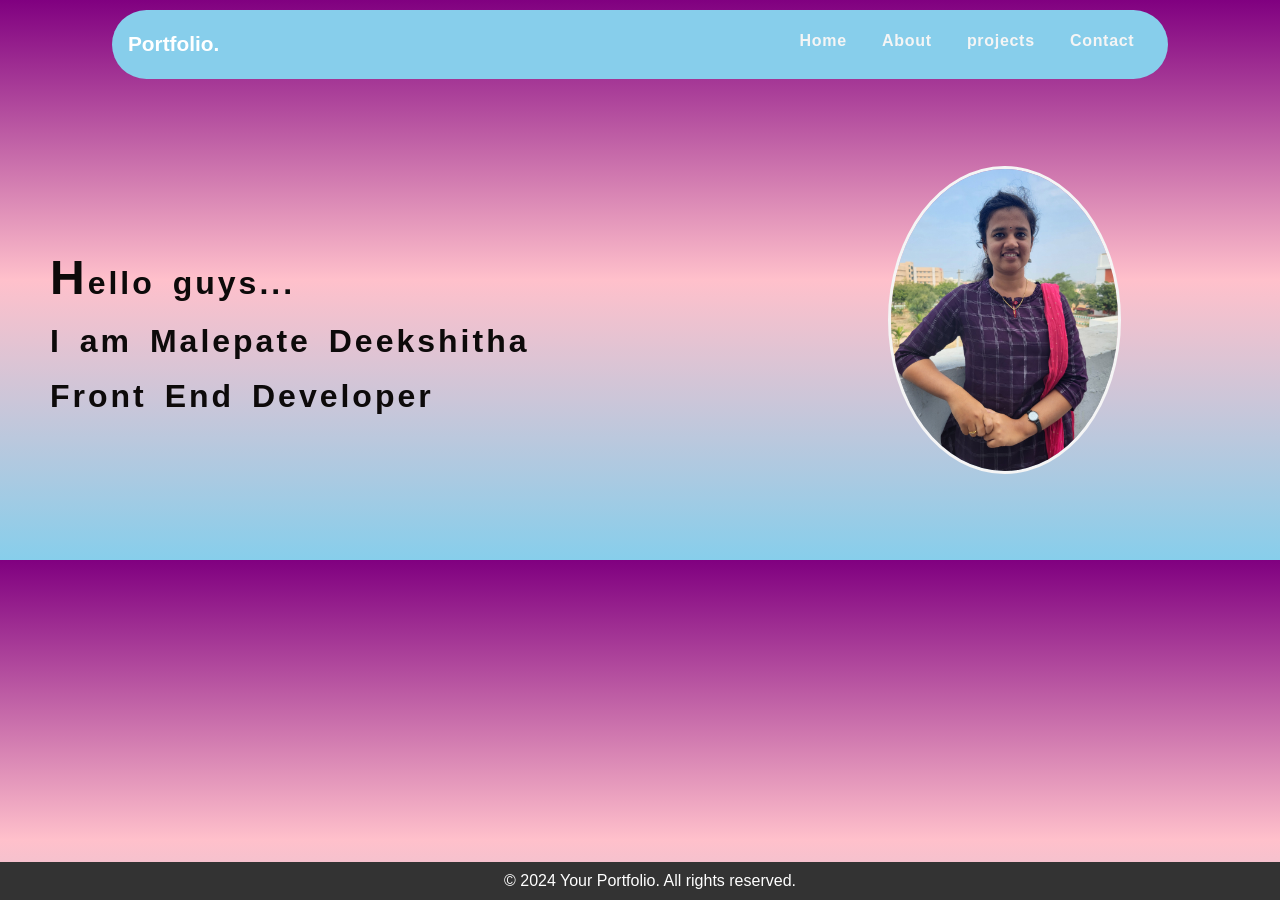
==== index.html @ 96715859 "Add files via upload" ====
<!DOCTYPE html>
<html lang="en">
<head>
    <meta charset="UTF-8">
    <meta http-equiv="X-UA-Compatible" content="IE=edge">
    <meta name="viewport" content="width=device-width, initial-scale=1.0">
    <link rel="stylesheet" href="https://cdn.jsdelivr.net/npm/bootstrap-icons@1.10.5/font/bootstrap-icons.css">
    <title>Nav</title>
    <link rel="stylesheet" href="index.css">
</head>

<body>
   
        <nav>
            <div class="logo">
                <a href="home"> Portfolio.</a>
            </div>
            <input type="checkbox" id="click">
            <label for="click" class="mainicon">
                <div class="menu">
                    <i class="bi bi-list"></i>
                </div>
            </label>
            <ul>
                <li><a href="index.html" class="active" style="color: whitesmoke;">Home</a></li>
                <li><a href="about.html" >About</a></li>
                <li><a href="projects.html">projects</a></li>
                <li><a href="contact.html" >Contact</a></li>
            </ul>
        </nav>
  
    <div class="home" >
        <div class="img">
        <img src="my_pic.jpg" alt="pic" style="border-radius: 50%;
            border: 3px solid whitesmoke;"></div>
        <div class="text">
            <h1><span style="font-size:xxx-large;">H</span>ello guys...</h1><br>
            <h1>I am Malepate Deekshitha</h1><br>
            <h1>Front End Developer</h1>  
        </div>
    </div>
        
       
    <footer>
        <p>&copy; 2024 Your Portfolio. All rights reserved.</p>
    </footer>
</body>

</html>
---- index.css ----
* {
        margin: 0;
        padding: 0;
        font-family: 'Outfit', sans-serif;
    }
    
    body {
        background:linear-gradient(
            purple,
            pink,
            skyblue
        );
        height: 550px;
        background-position: center;
    }

    nav {
        background-color:skyblue;
        display: flex;
        justify-content: space-between;
        max-width: 80%;
        margin: auto;
        padding: 1.4rem 1rem;
        backdrop-filter: blur(10px);
        border-radius: 3rem;
        margin-top: 1rem;
        margin-top: 10px;
    }

    .logo {
        font-size: 1.3rem;
        font-weight: 600;
    }

    .logo a {
        color: #fff;
        text-decoration: none;
    }

    ul {
        list-style-type: none;
        margin: 0;
        padding: 0;
        padding: 0;
        background-color: transparent;
        overflow: hidden;
        margin-bottom: 0;
    }

    li {
        padding: 0rem 1.1rem;
        float: left;
    }

    li a {
        color: whitesmoke;
        text-decoration: none;
        font-size: 1rem;
        font-weight: 600;
        letter-spacing: .7px;
    }

    ul li a {
        position: relative;
        cursor: pointer;
    }

    ul li a::before {
        content: "";
        position: absolute;
        bottom: -6px;
        width: 100%;
        height: 3px;
        background-color: #fff;
    }

    /* Center Animation */
    ul li a::before {
        transform: scale(0, 1);
        transition: transform .3s ease;
    }

    ul li a:hover::before {
        transform: scale(1, 1);
    }
    li a.active,
    li a:hover {
        color: rgb(219, 10, 219);
        transition: all .3s ease-in-out;
    }

    #click {
        display: none;
    }

    .menu {
        display: none;
    }
    footer {
        background-color: #333;
        color: white;
        text-align: center;
        padding: 10px;
        width: 100%;
        bottom: 0;
        position: fixed;
    }
    .text{
        color: #0d0a0a;
        position: absolute;
        top:200px;
        margin: 50px;
        letter-spacing: 3px;
        word-spacing: 6px;
    }
    
    /* .heading1{
        text-align: center;
        color:whitesmoke;
        border: 2px dashed rgb(248, 6, 240);
        border-radius: 5px;
        padding: 3px 5px;
        width: 500px;
        margin: auto;
    } */
    .img{
        position: absolute;
        top: 100px;
        right: 133px;
        padding: 26px;
        margin:auto;
        margin-top: 40px;
    }
    img{
        max-width: 20cm;
        max-height: 8cm;
    }
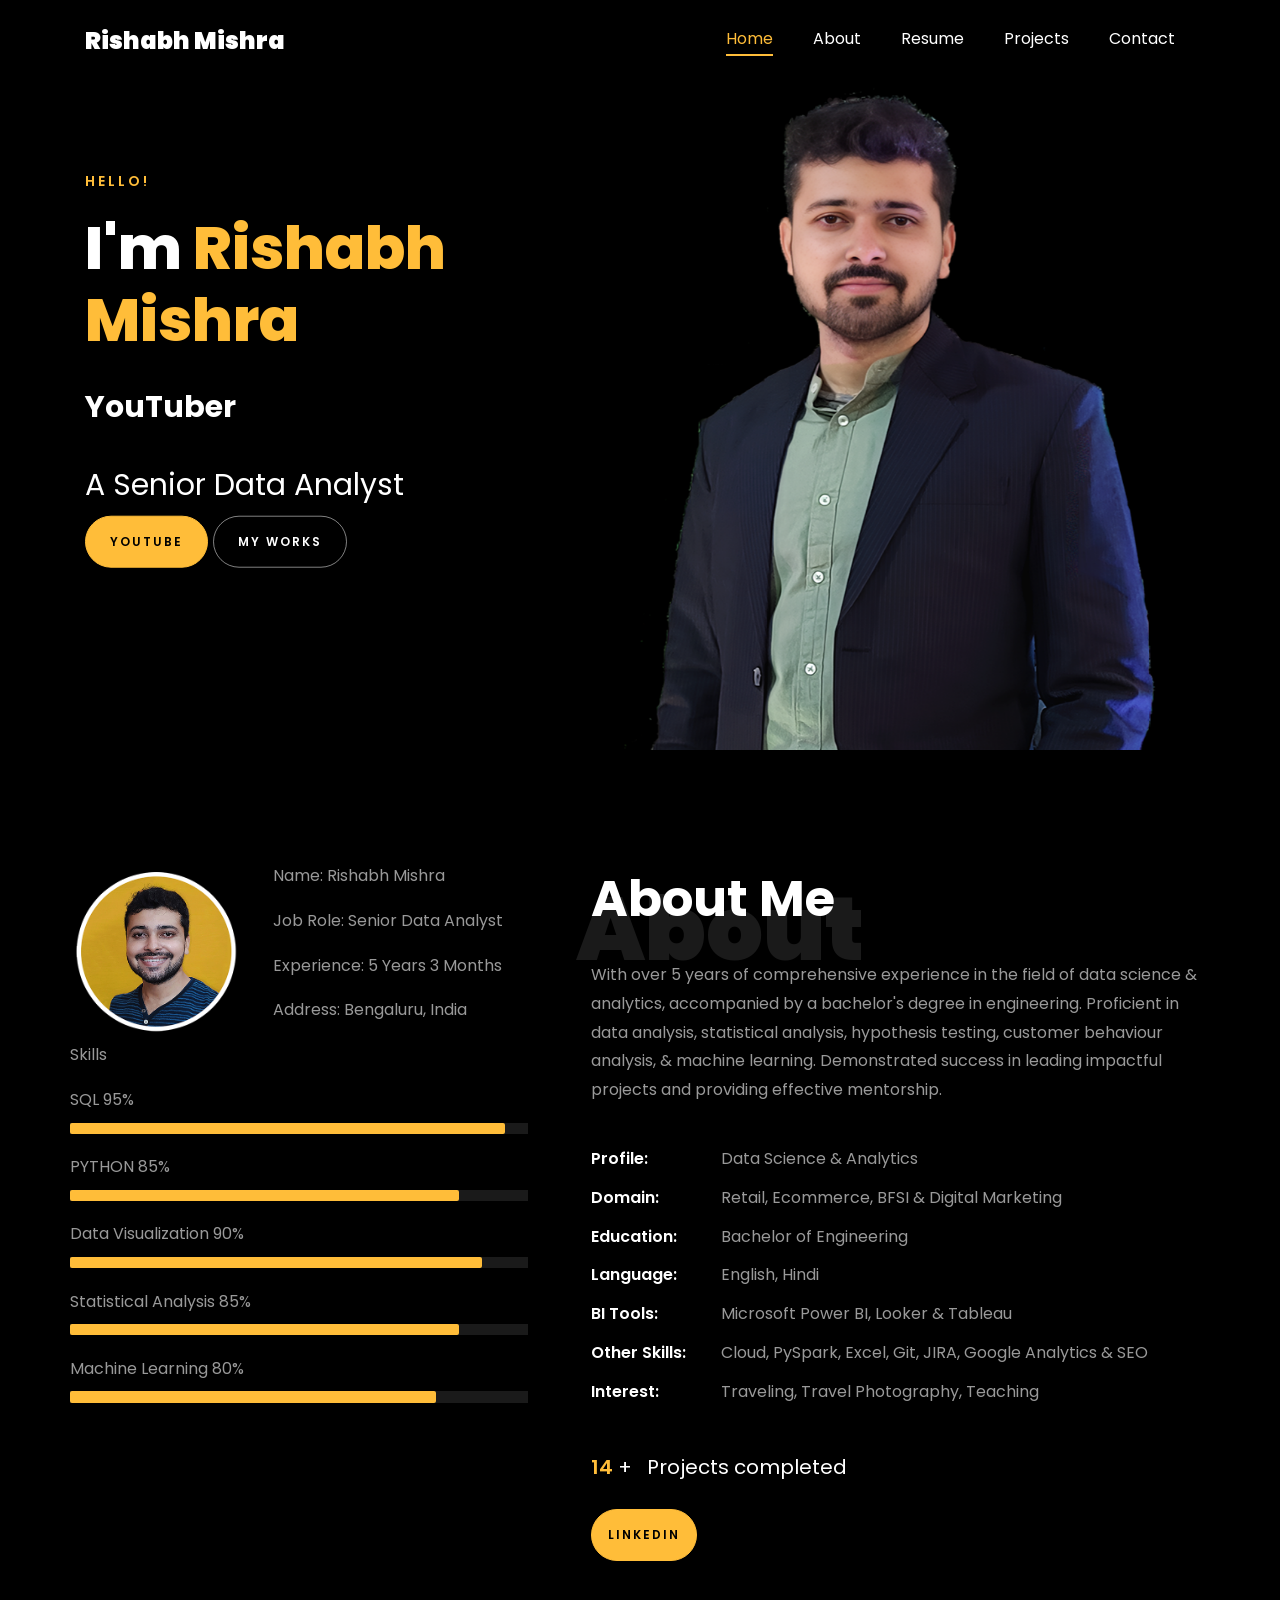
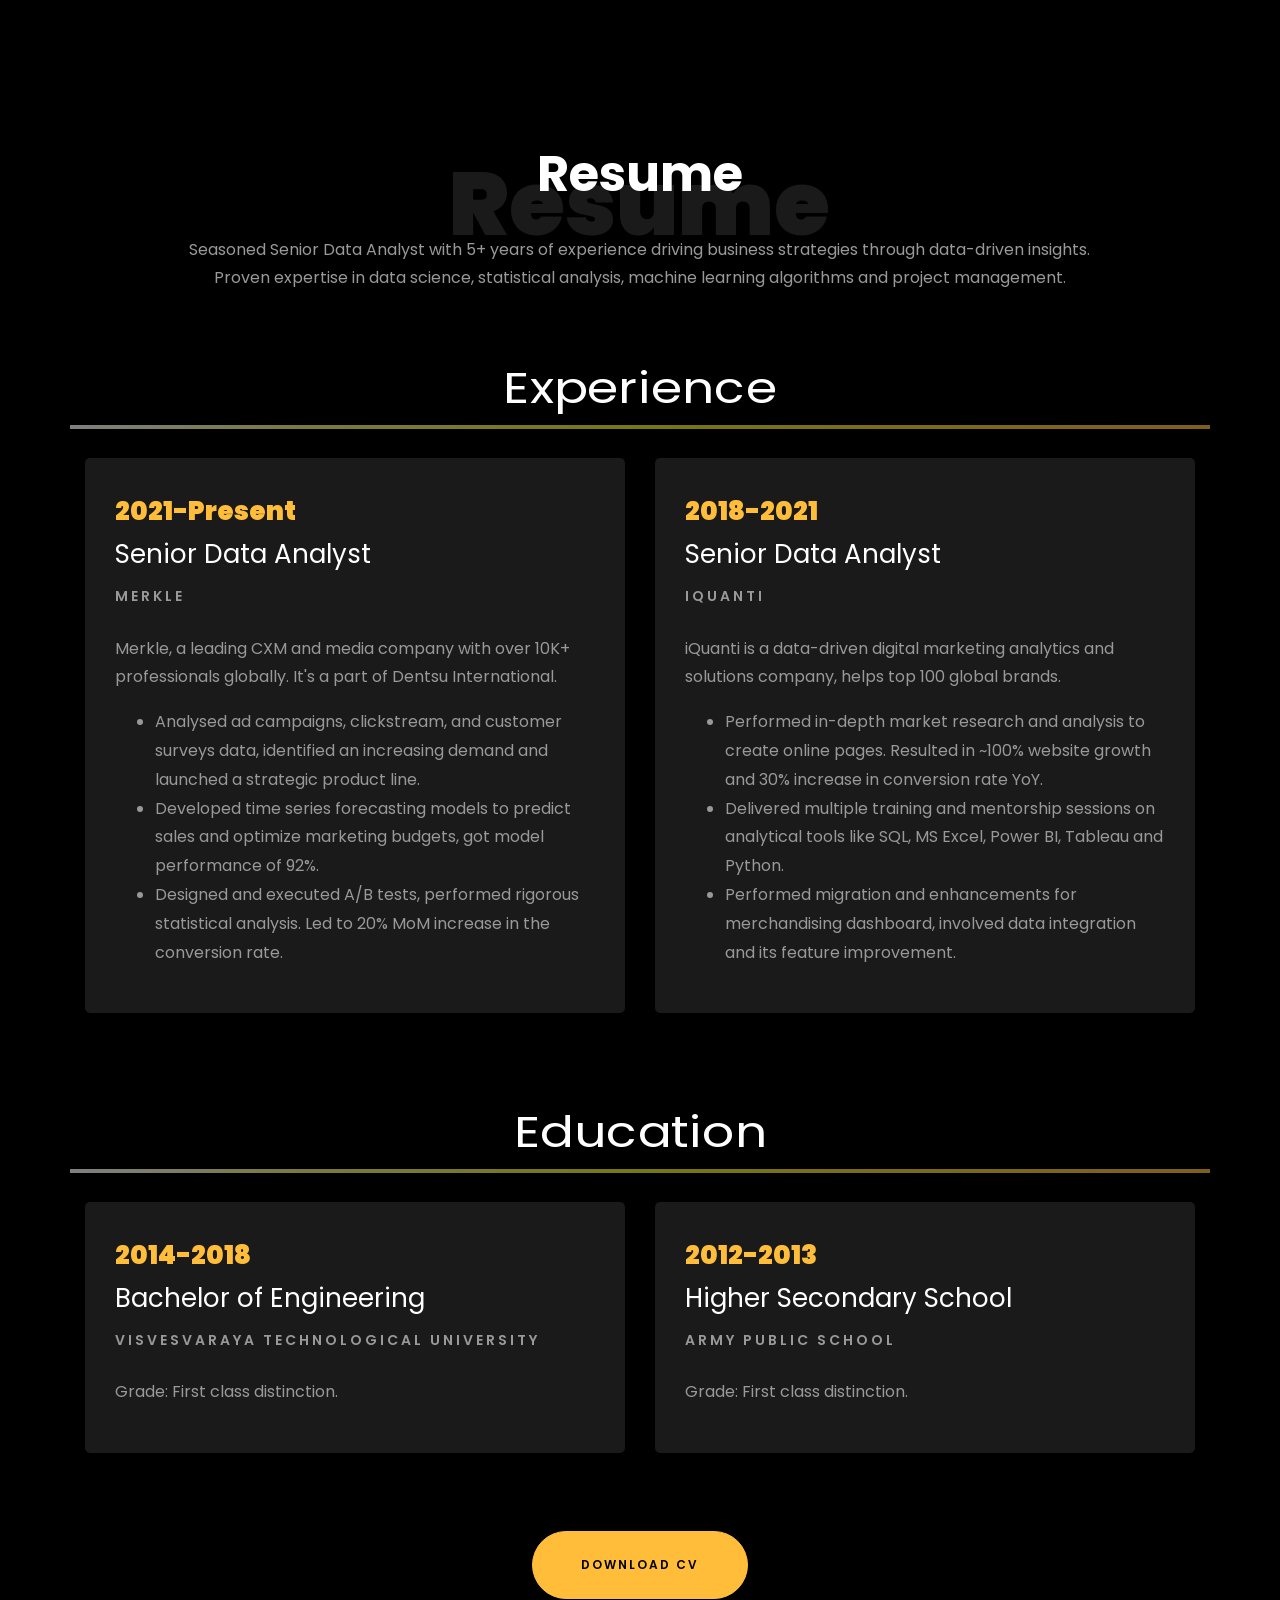
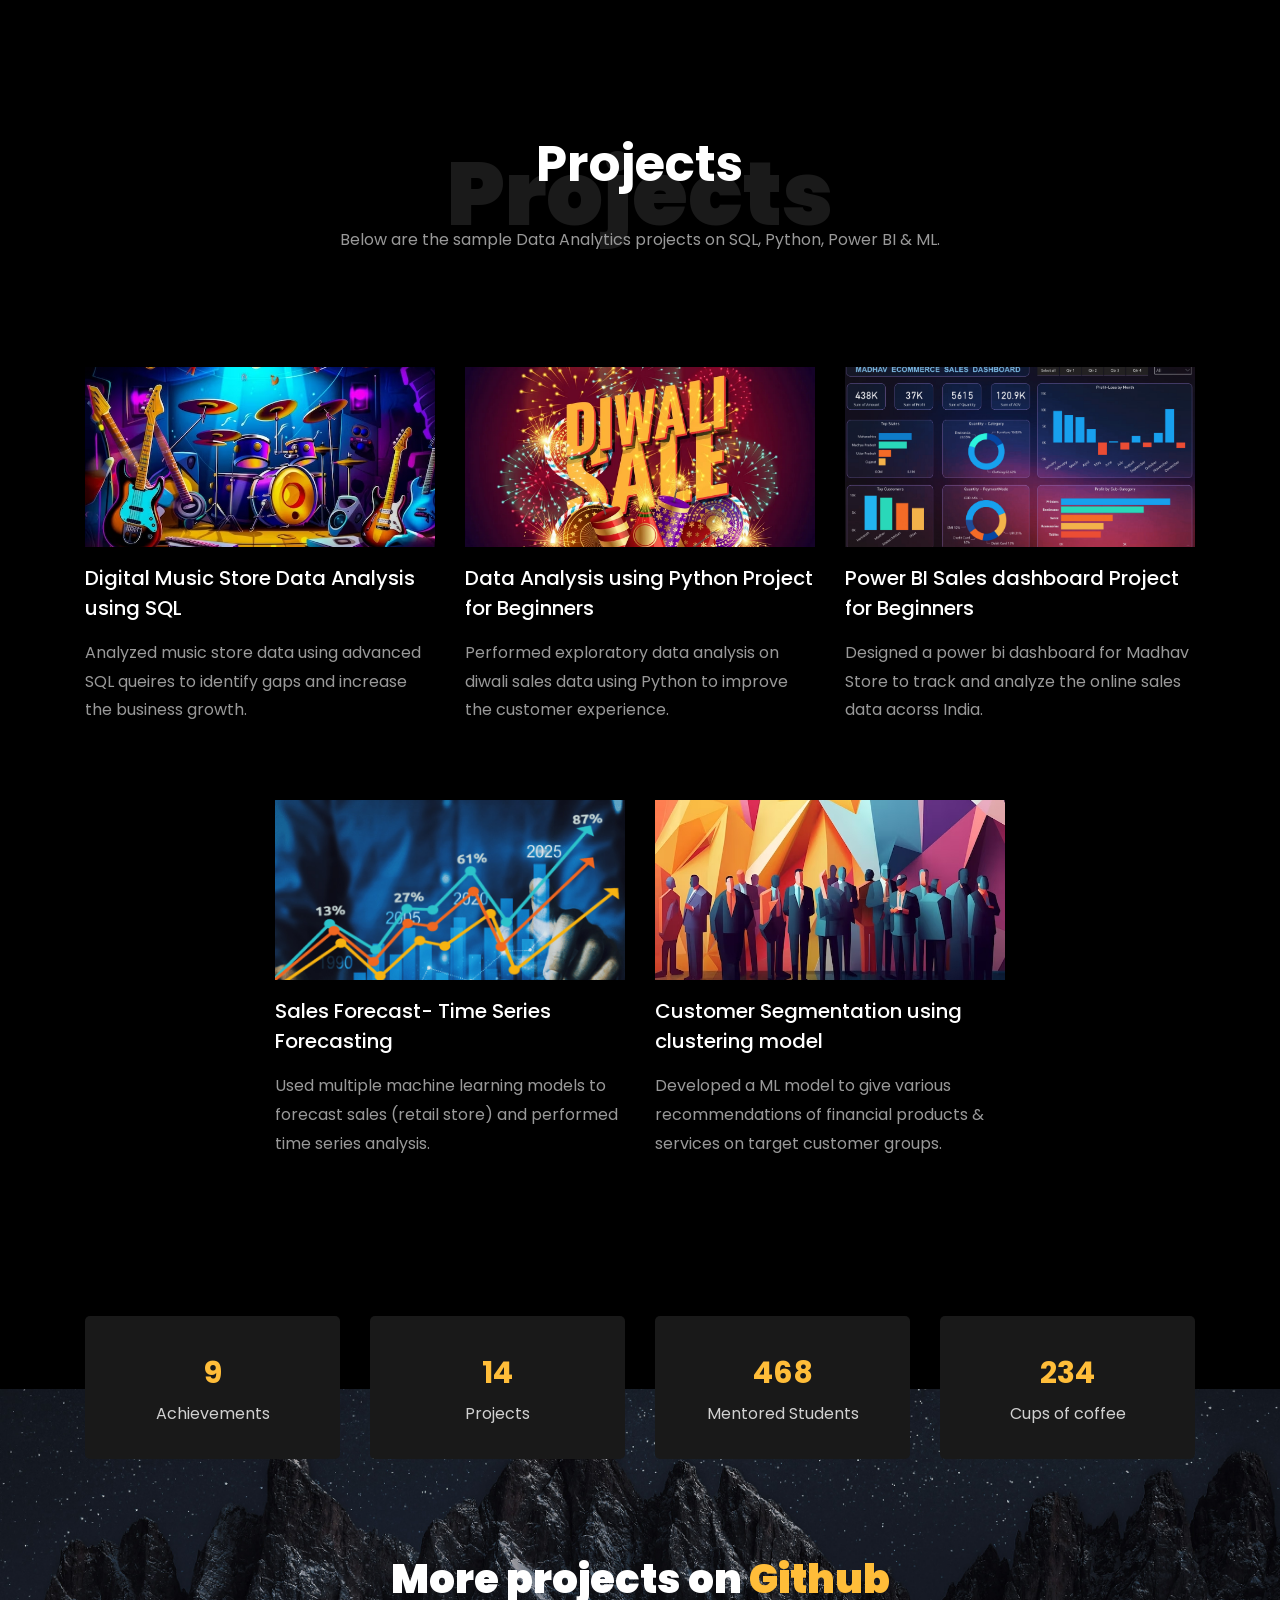
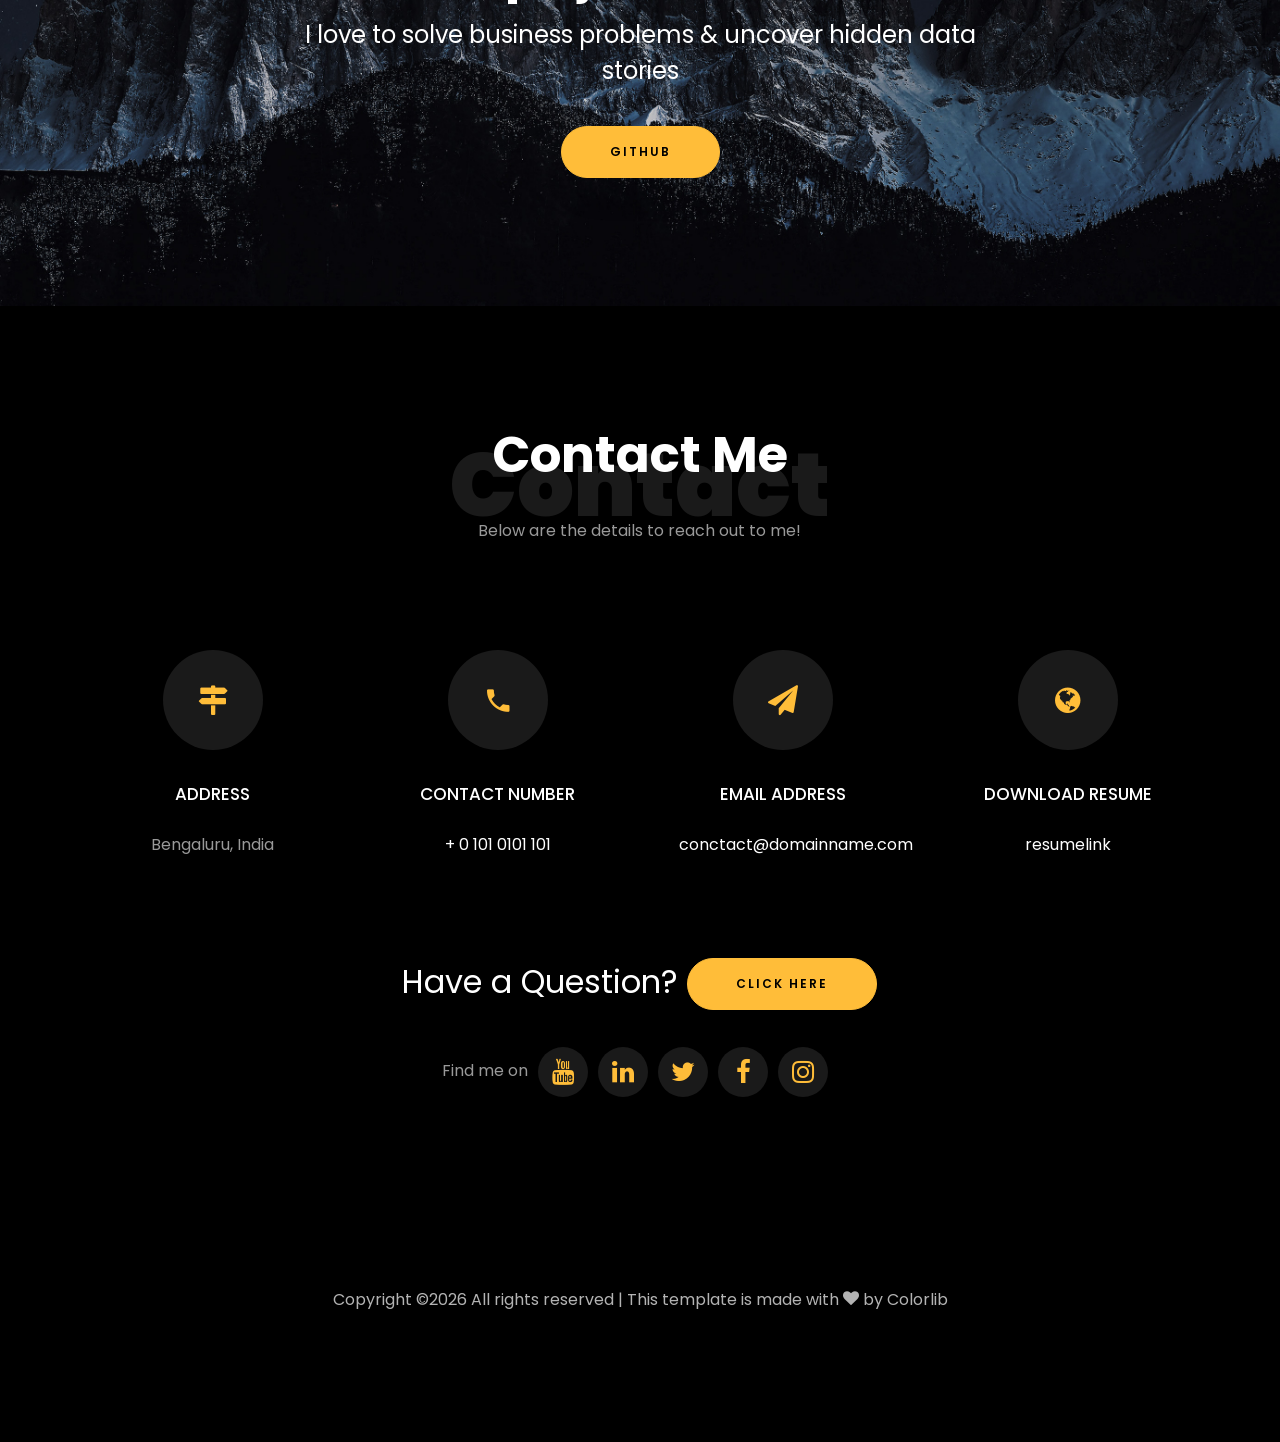
==== commit df36e04c: "Add files via upload" ====
--- a/index.html
+++ b/index.html
@@ -1,49 +1,632 @@
-<!DOCTYPE html>
-<html lang="en">
-<head>
-    <meta charset="UTF-8">
-    <meta http-equiv="X-UA-Compatible" content="IE=edge">
-    <meta name="viewport" content="width=device-width, initial-scale=1.0">
-    <link rel="stylesheet" href="https://cdn.jsdelivr.net/npm/bootstrap-icons@1.10.5/font/bootstrap-icons.css">
-    <title>Nav</title>
-    <link rel="stylesheet" href="index.css">
-</head>
-
-<body>
-   
-        <nav>
-            <div class="logo">
-                <a href="home"> Portfolio.</a>
-            </div>
-            <input type="checkbox" id="click">
-            <label for="click" class="mainicon">
-                <div class="menu">
-                    <i class="bi bi-list"></i>
-                </div>
-            </label>
-            <ul>
-                <li><a href="index.html" class="active" style="color: whitesmoke;">Home</a></li>
-                <li><a href="about.html" >About</a></li>
-                <li><a href="projects.html">projects</a></li>
-                <li><a href="contact.html" >Contact</a></li>
-            </ul>
-        </nav>
-  
-    <div class="home" >
-        <div class="img">
-        <img src="my_pic.jpg" alt="pic" style="border-radius: 50%;
-            border: 3px solid whitesmoke;"></div>
-        <div class="text">
-            <h1><span style="font-size:xxx-large;">H</span>ello guys...</h1><br>
-            <h1>I am Malepate Deekshitha</h1><br>
-            <h1>Front End Developer</h1>  
-        </div>
-    </div>
-        
-       
-    <footer>
-        <p>&copy; 2024 Your Portfolio. All rights reserved.</p>
-    </footer>
-</body>
-
+<!DOCTYPE html>
+<html lang="en">
+  <head>
+    <title>Rishabh Mishra Portfolio</title>
+    <meta charset="utf-8">
+    <meta name="viewport" content="width=device-width, initial-scale=1, shrink-to-fit=no">
+    
+    <link href="https://fonts.googleapis.com/css?family=Poppins:100,200,300,400,500,600,700,800,900" rel="stylesheet">
+
+    <link rel="stylesheet" href="css/open-iconic-bootstrap.min.css">
+    <link rel="stylesheet" href="css/animate.css">
+    
+    <link rel="stylesheet" href="css/owl.carousel.min.css">
+    <link rel="stylesheet" href="css/owl.theme.default.min.css">
+    <link rel="stylesheet" href="css/magnific-popup.css">
+
+    <link rel="stylesheet" href="css/aos.css">
+
+    <link rel="stylesheet" href="css/ionicons.min.css">
+    
+    <link rel="stylesheet" href="css/flaticon.css">
+    <link rel="stylesheet" href="css/icomoon.css">
+    <link rel="stylesheet" href="css/style.css">
+
+
+
+<style>
+
+/*======================================
+//--//-->   ABOUT
+======================================*/
+
+.about-mf .box-shadow-full {
+  padding-top: 4rem;
+  padding-bottom: 4rem;
+}
+
+.about-mf .about-img {
+  margin-bottom: 2rem;
+}
+
+.about-mf .about-img img {
+  margin-left: 10px;
+}
+
+
+.skill-mf .progress {
+  /* background-color: #cde1f8; */
+  margin: .5rem 0 1.2rem 0;
+  border-radius: 0;
+  height: .7rem;
+}
+
+.skill-mf .progress .progress-bar {
+  height: .7rem;
+  background-color: #ffbd39;
+}
+
+
+/* Animation styles */
+#typing-animation {
+  position: relative;
+  font-size: 30px;
+  font-weight: bold;
+  color: rgb(255, 255, 255);
+  overflow: hidden;
+  white-space: nowrap;
+  animation: typing 3s steps(20, end) infinite;
+}
+
+#typing-animation:before {
+  content: "";
+  /* position: absolute; */
+  top: 0;
+  left: 0;
+  width: 0;
+  height: 100%;
+  background-color: #ccc;
+  animation: typing-cursor 0.5s ease-in-out infinite;
+}
+
+@keyframes typing {
+  from {
+    width: 0;
+  }
+  to {
+    width: 100%;
+  }
+}
+
+@keyframes typing-cursor {
+  from {
+    width: 5px;
+  }
+  to {
+    width: 0;
+  }
+}
+
+
+/* project image zoom effect */
+
+.zoom-effect {
+  overflow: hidden;
+  transition: transform 0.3s ease-out;
+}
+
+.zoom-effect:hover {
+  transform: scale(1.1);
+}
+
+
+</style>
+
+
+  </head>
+  <body data-spy="scroll" data-target=".site-navbar-target" data-offset="300">
+	  
+	  
+    <nav class="navbar navbar-expand-lg navbar-dark ftco_navbar ftco-navbar-light site-navbar-target" id="ftco-navbar">
+	    <div class="container">
+	      <a class="navbar-brand" href="index.html">Rishabh Mishra</a>
+	      <button class="navbar-toggler js-fh5co-nav-toggle fh5co-nav-toggle" type="button" data-toggle="collapse" data-target="#ftco-nav" aria-controls="ftco-nav" aria-expanded="false" aria-label="Toggle navigation">
+	        <span class="oi oi-menu"></span> Menu
+	      </button>
+
+	      <div class="collapse navbar-collapse" id="ftco-nav">
+	        <ul class="navbar-nav nav ml-auto">
+	          <li class="nav-item"><a href="#home-section" class="nav-link"><span>Home</span></a></li>
+	          <li class="nav-item"><a href="#about-section" class="nav-link"><span>About</span></a></li>
+	          <li class="nav-item"><a href="#resume-section" class="nav-link"><span>Resume</span></a></li>
+	          <li class="nav-item"><a href="#project-section" class="nav-link"><span>Projects</span></a></li>
+	          <li class="nav-item"><a href="#contact-section" class="nav-link"><span>Contact</span></a></li>
+	        </ul>
+	      </div>
+	    </div>
+	  </nav>
+	  <section id="home-section" class="hero">
+		  <div class="home-slider  owl-carousel">
+	       <div class="slider-item ">
+	      	<div class="overlay"></div>
+	         <div class="container">
+	          <div class="row d-md-flex no-gutters slider-text align-items-end justify-content-end" data-scrollax-parent="true">
+	          	<div class="one-third js-fullheight order-md-last img" style="background-image:url(images/bg_1.png);">
+	          	 <div class="overlay"></div>
+	          	</div>
+		          <div class="one-forth d-flex  align-items-center ftco-animate" data-scrollax=" properties: { translateY: '70%' }">
+		          	<div class="text">
+		          		<span class="subheading">Hello!</span>
+			            <h1 class="mb-4 mt-3">I'm <span>Rishabh Mishra</span></h1>
+
+						<!-- Element to contain animated typing -->
+						<span id="typing-animation"></span>
+
+						<script>
+
+						// Initialize the typing animation
+						const typingAnimationElement = document.getElementById('typing-animation');
+
+						// Create an array of typing text
+						const typingTexts = [
+						'Engineer  ',
+						'YouTuber  ',
+						'Teacher   ',
+						];
+
+						// Create a function to display the typing animation for a given text
+						function playTypingAnimation(text) {
+						// Loop through each character and add it to the element
+						for (let i = 0; i < text.length; i++) {
+							setTimeout(() => {
+							typingAnimationElement.textContent += text[i];
+							}, i * 200); // Increase the delay to slow down the typing animation
+						}
+
+						// Once the animation is complete, reset the text and start over
+						setTimeout(() => {
+							typingAnimationElement.textContent = '';
+							playTypingAnimation(typingTexts[(typingTexts.indexOf(text) + 1) % typingTexts.length]);
+						}, text.length * 200);
+						}
+
+						// Start the typing animation loop
+						playTypingAnimation(typingTexts[0]);
+
+						</script>
+
+						<br>
+						<br>
+			            <h2>A Senior Data Analyst</h2>
+						<!-- <h2 class="d-flex" style="margin-bottom: 0">With over 5 years of experience</h2> -->
+						<!-- <br> -->
+			            <p><a href="https://www.youtube.com/@RishabhMishraOfficial" class="btn btn-primary py-3 px-4">YouTube</a> 
+							<a href="https://github.com/rishabhnmishra" class="btn btn-white btn-outline-white py-3 px-4">My works</a></p>
+		            </div>
+		          </div>
+	        	</div>
+	        </div>
+	      </div>
+		</div>
+    </section>
+
+
+
+    <section class="ftco-about img ftco-section ftco-no-pb" id="about-section">
+    	<div class="container">
+			<div class="row">
+				<div class="row d-flex align-items-stretch">
+				<!-- <div class="row d-flex"> -->
+					<div class="col-md-6 col-lg-5 d-flex">
+						<div class="img-about img d-flex align-items-stretch">
+							<div class="overlay">
+								<div class="row">
+									<div class="col-sm-6 col-md-5">
+									  <div class="about-img">
+										<img src="images/about-me.png" class="img-fluid rounded b-shadow-a" alt="">
+									  </div>
+									</div>
+									<!-- Details next to profile image -->
+									<div class="col-sm-6 col-md-7">
+									  <div class="about-info">
+										<p><span class="title-s">Name: </span> <span>Rishabh Mishra</span></p>
+										<p><span class="title-s">Job Role: </span> <span>Senior Data Analyst</span></p>
+										<p><span class="title-s">Experience: </span> <span>5 Years 3 Months</span></p>
+										<p><span class="title-s">Address: </span> <span>Bengaluru, India</span></p>
+									  </div>
+									</div>
+								  </div>
+
+								<div class="skill-mf">
+									<p class="title-s">Skills</p>
+									<span>SQL</span> <span class="pull-right">95%</span>
+									<div class="progress">
+										<div class="progress-bar" role="progressbar" style="width: 95%;" aria-valuenow="95" aria-valuemin="0"
+											aria-valuemax="100"></div>
+									</div>
+									
+									<span>PYTHON</span> <span class="pull-right">85%</span>
+									<div class="progress">
+										<div class="progress-bar" role="progressbar" style="width: 85%" aria-valuenow="85" aria-valuemin="0"
+											aria-valuemax="100"></div>
+									</div>
+									
+									<span>Data Visualization</span> <span class="pull-right">90%</span>
+									<div class="progress">
+										<div class="progress-bar" role="progressbar" style="width: 90%" aria-valuenow="90" aria-valuemin="0"
+											aria-valuemax="100"></div>
+									</div>
+									
+									<span>Statistical Analysis</span> <span class="pull-right">85%</span>
+									<div class="progress">
+										<div class="progress-bar" role="progressbar" style="width: 85%" aria-valuenow="85" aria-valuemin="0"
+											aria-valuemax="100"></div>
+									</div>
+									
+									<span>Machine Learning</span> <span class="pull-right">80%</span>
+									<div class="progress">
+										<div class="progress-bar" role="progressbar" style="width: 80%" aria-valuenow="80" aria-valuemin="0"
+											aria-valuemax="100"></div>
+									</div>
+								</div>
+							</div>
+						</div>
+					</div>
+					
+					<div class="col-md-6 col-lg-7 pl-lg-5 pb-5">
+						<div class="row justify-content-start pb-3">
+							<div class="col-md-12 heading-section ftco-animate">
+								
+								<h1 class="big">About</h1>
+								<h2 class="mb-4">About Me</h2>
+								
+								<p>With over 5 years of comprehensive experience in the field of data science & analytics, accompanied by a bachelor's degree in engineering. 
+									Proficient in data analysis, statistical analysis, hypothesis testing, customer behaviour analysis, &amp; machine learning. 
+									Demonstrated success in leading impactful projects and providing effective mentorship.</p>
+								<ul class="about-info mt-4 px-md-0 px-2">
+									<li class="d-flex"><span>Profile:</span> <span>Data Science &amp; Analytics</span></li>
+									<li class="d-flex"><span>Domain:</span> <span>Retail, Ecommerce, BFSI &amp; Digital Marketing</span></li>
+									<li class="d-flex"><span>Education:</span> <span>Bachelor of Engineering</span></li>
+									<li class="d-flex"><span>Language:</span> <span>English, Hindi</span></li>
+									<li class="d-flex"><span>BI Tools:</span> <span>Microsoft Power BI, Looker &amp; Tableau</span></li>
+									<li class="d-flex"><span>Other Skills:</span> <span>Cloud, PySpark, Excel, Git, JIRA, Google Analytics &amp; SEO</span></li>
+									<li class="d-flex"><span>Interest:</span> <span>Traveling, Travel Photography, Teaching</span></li>
+									
+								</ul>
+							</div>
+						</div>
+
+
+						<div class="counter-wrap ftco-animate d-flex mt-md-3">
+							<div class="text">
+								<p class="mb-4">
+									<span class="number" data-number="30">0</span> <span>+</span>
+									<span>&nbsp; Projects completed</span>
+								</p>
+								<p><a href="https://www.linkedin.com/in/rishabhnmishra/" class="btn btn-primary py-3 px-3">LinkedIn</a></p>
+							</div>
+						</div>
+					</div>
+				</div>
+			</div>
+		</div>
+    </section>
+
+
+
+	
+    <section class="ftco-section ftco-no-pb" id="resume-section">
+    	<div class="container">
+    		<div class="row justify-content-center pb-5">
+          <div class="col-md-10 heading-section text-center ftco-animate">
+          	<h1 class="big big-2">Resume</h1>
+            <h2 class="mb-4">Resume</h2>
+            <p>Seasoned Senior Data Analyst with 5+ years of experience driving business strategies through data-driven insights. Proven expertise in data science, statistical analysis, machine learning algorithms and project management.</p>
+          </div>
+        </div>
+
+		<div class="row">
+			<h1 class="big-4">Experience</h1>
+			<div class="underline"></div>
+		</div>
+		<br>
+		
+		<div class="row">
+				<div class="col-md-6">
+					<div class="resume-wrap ftco-animate">
+						<span class="date">2021-Present</span>
+						<h2>Senior Data Analyst</h2>
+						<span class="position">Merkle</span>
+						<p class="mt-4">Merkle, a leading CXM and media company with over 10K+ professionals globally. It's a part of Dentsu International. 
+							<ul>
+								<li>Analysed ad campaigns, clickstream, and customer surveys data, identified an increasing demand and launched a strategic product line.</li>
+								<li>Developed time series forecasting models to predict sales and optimize marketing budgets, got model performance of 92%.</li>
+								<li>Designed and executed A/B tests, performed rigorous statistical analysis. Led to 20% MoM increase in the conversion rate.</li>
+							</ul>
+						</p>
+					</div>
+
+				</div>
+
+				<div class="col-md-6">
+					<div class="resume-wrap ftco-animate">
+						<span class="date">2018-2021</span>
+						<h2>Senior Data Analyst</h2>
+						<span class="position">iQuanti</span>
+						<p class="mt-4">iQuanti is a data-driven digital marketing analytics and solutions company, helps top 100 global brands. 
+							<ul>
+								<li>Performed in-depth market research and analysis to create online pages. Resulted in ~100% website growth and 30% increase in conversion rate YoY.</li>
+								<li>Delivered multiple training and mentorship sessions on analytical tools like SQL, MS Excel, Power BI, Tableau and Python.</li>
+								<li>Performed migration and enhancements for merchandising dashboard, involved data integration and its feature improvement.</li>
+							</ul>
+						</p>
+					</div>
+
+				</div>
+			</div>
+
+		<br>
+		<br>
+
+		<div class="row">
+			<h1 class="big-4">Education</h1>
+			<div class="underline"></div>
+		</div>
+		<br>
+		
+			<div class="row">
+    			<div class="col-md-6">
+    				<div class="resume-wrap ftco-animate">
+    					<span class="date">2014-2018</span>
+    					<h2>Bachelor of Engineering</h2>
+    					<span class="position">Visvesvaraya Technological University</span>
+    					<p class="mt-4">Grade: First class distinction.</p>
+    				</div>
+    			</div>
+
+    			<div class="col-md-6">
+    				<div class="resume-wrap ftco-animate">
+    					<span class="date">2012-2013</span>
+    					<h2>Higher Secondary School</h2>
+    					<span class="position">Army Public School</span>
+    					<p class="mt-4">Grade: First class distinction.</p>
+    				</div>
+				</div>
+    		</div>
+
+    		<div class="row justify-content-center mt-5">
+    			<div class="col-md-6 text-center ftco-animate">
+    				<p><a href="#" class="btn btn-primary py-4 px-5">Download CV</a></p>
+    			</div>
+    		</div>
+    	</div>
+    </section>
+
+   
+
+    <section class="ftco-section" id="project-section">
+      <div class="container">
+        <div class="row justify-content-center mb-5 pb-5">
+          <div class="col-md-7 heading-section text-center ftco-animate">
+            <h1 class="big big-2">Projects</h1>
+            <h2 class="mb-4">Projects</h2>
+            <p>Below are the sample Data Analytics projects on SQL, Python, Power BI & ML.</p>
+          </div>
+        </div>
+        <div class="row d-flex">
+          <div class="col-md-4 d-flex ftco-animate">
+          	<div class="blog-entry justify-content-end">
+              <a href="https://github.com/rishabhnmishra/SQL_Music_Store_Analysis/blob/main/Music_Store_Query.sql" class="block-20 zoom-effect" style="background-image: url('images/proj_1.jpg');">
+              </a>
+              <div class="text mt-3 float-right d-block">
+
+                <h3 class="heading"><a href="https://github.com/rishabhnmishra/SQL_Music_Store_Analysis/blob/main/Music_Store_Query.sql">Digital Music Store Data Analysis using SQL</a></h3>
+                <p>Analyzed music store data using advanced SQL queires to identify gaps and increase the business growth.</p>
+              </div>
+            </div>
+          </div>
+          <div class="col-md-4 d-flex ftco-animate">
+          	<div class="blog-entry justify-content-end">
+              <a href="https://github.com/rishabhnmishra/Python_Diwali_Sales_Analysis/blob/main/Diwali_Sales_Analysis.ipynb" class="block-20 zoom-effect" style="background-image: url('images/proj_2.jpg');">
+              </a>
+              <div class="text mt-3 float-right d-block">
+
+                <h3 class="heading"><a href="https://github.com/rishabhnmishra/Python_Diwali_Sales_Analysis/blob/main/Diwali_Sales_Analysis.ipynb">Data Analysis using Python Project for Beginners</a></h3>
+                <p>Performed exploratory data analysis on diwali sales data using Python to improve the customer experience.</p>
+              </div>
+            </div>
+          </div>
+          <div class="col-md-4 d-flex ftco-animate">
+          	<div class="blog-entry">
+              <a href="https://github.com/rishabhnmishra/Madhav_Store_Analysis_PowerBI/blob/main/Madhav%20Store%20dashboard.jpg" class="block-20 zoom-effect" style="background-image: url('images/proj_3.jpg');">
+              </a>
+              <div class="text mt-3 float-right d-block">
+
+                <h3 class="heading"><a href="https://github.com/rishabhnmishra/Madhav_Store_Analysis_PowerBI/blob/main/Madhav%20Store%20dashboard.jpg">Power BI Sales dashboard Project for Beginners</a></h3>
+                <p>Designed a power bi dashboard for Madhav Store to track and analyze the online sales data acorss India.</p>
+              </div>
+            </div>
+          </div>
+        </div>
+	<br>
+		<!-- added justify-content-center to center align the last two projects -->
+		<div class="row d-flex justify-content-center">  
+			<div class="col-md-4 d-flex ftco-animate">
+				<div class="blog-entry justify-content-end">
+				<a href="https://github.com/rishabhnmishra/sales_forecasting/tree/main" class="block-20 zoom-effect" style="background-image: url('images/proj_4.jpg');">
+				</a>
+				<div class="text mt-3 float-right d-block">
+  
+				  <h3 class="heading"><a href="https://github.com/rishabhnmishra/sales_forecasting/tree/main">Sales Forecast- Time Series Forecasting</a></h3>
+				  <p>Used multiple machine learning models to forecast sales (retail store) and performed time series analysis.</p>
+				</div>
+			  </div>
+			</div>
+			<div class="col-md-4 d-flex ftco-animate">
+				<div class="blog-entry justify-content-end">
+				<a href="https://github.com/rishabhnmishra/customer_segmentation/blob/main/Customer_Segmentation-final.ipynb" class="block-20 zoom-effect" style="background-image: url('images/proj_5.jpg');">
+				</a>
+				<div class="text mt-3 float-right d-block">
+  
+				  <h3 class="heading"><a href="https://github.com/rishabhnmishra/customer_segmentation/blob/main/Customer_Segmentation-final.ipynb">Customer Segmentation using clustering model</a></h3>
+				  <p>Developed a ML model to give various recommendations of financial products &amp; services on target customer groups.</p>
+				</div>
+			  </div>
+			</div>
+		 </div>
+	  </div>
+    </section>
+
+	<section class="ftco-section ftco-no-pt ftco-no-pb ftco-counter img" id="section-counter">
+      <div class="container">
+		<div class="row d-md-flex align-items-center">
+          <div class="col-md d-flex justify-content-center counter-wrap ftco-animate">
+            <div class="block-18">
+              <div class="text">
+                <strong class="number" data-number="20">0</strong>
+                <span>Achievements</span>
+              </div>
+            </div>
+          </div>
+          <div class="col-md d-flex justify-content-center counter-wrap ftco-animate">
+            <div class="block-18">
+              <div class="text">
+                <strong class="number" data-number="30">0</strong>
+                <span>Projects</span>
+              </div>
+            </div>
+          </div>
+          <div class="col-md d-flex justify-content-center counter-wrap ftco-animate">
+            <div class="block-18">
+              <div class="text">
+                <strong class="number" data-number="1000">0</strong>
+                <span>Mentored Students</span>
+              </div>
+            </div>
+          </div>
+          <div class="col-md d-flex justify-content-center counter-wrap ftco-animate">
+            <div class="block-18">
+              <div class="text">
+                <strong class="number" data-number="500">0</strong>
+                <span>Cups of coffee</span>
+              </div>
+            </div>
+          </div>
+        </div>
+      </div>
+	
+	  <div class="ftco-section ftco-hireme img margin-top" style="background-image: url(images/bg_1.jpg)">
+			<!-- <div class="container"> -->
+				<div class="row justify-content-center">
+					<div class="col-md-7 ftco-animate text-center">
+						<h2>More projects on<span> Github  </span> </h2>
+						<div class="heading"> <h4> I love to solve business problems &amp; uncover hidden data stories </h4>
+						<br>
+						<p><a href="https://github.com/rishabhnmishra" class="btn btn-primary py-3 px-5">GitHub</a></p>
+						</div>
+					</div>
+				</div>
+			<!-- </div> -->
+		</div>
+	</section>
+
+
+
+    <section class="ftco-section contact-section ftco-no-pb" id="contact-section">
+      <div class="container">
+      	<div class="row justify-content-center mb-5 pb-3">
+          <div class="col-md-7 heading-section text-center ftco-animate">
+            <h1 class="big big-2">Contact</h1>
+            <h2 class="mb-4">Contact Me</h2>
+            <p>Below are the details to reach out to me!</p>
+          </div>
+        </div>
+
+        <div class="row d-flex contact-info mb-5">
+          <div class="col-md-6 col-lg-3 d-flex ftco-animate">
+          	<div class="align-self-stretch box p-4 text-center">
+          		<div class="icon d-flex align-items-center justify-content-center">
+          			<span class="icon-map-signs"></span>
+          		</div>
+          		<h3 class="mb-4">Address</h3>
+	            <p>Bengaluru, India</p>
+	          </div>
+          </div>
+          <div class="col-md-6 col-lg-3 d-flex ftco-animate">
+          	<div class="align-self-stretch box p-4 text-center">
+          		<div class="icon d-flex align-items-center justify-content-center">
+          			<span class="icon-phone2"></span>
+          		</div>
+          		<h3 class="mb-4">Contact Number</h3>
+	            <p><a href="tel://0101010101">+ 0 101 0101 101</a></p>
+	          </div>
+          </div>
+          <div class="col-md-6 col-lg-3 d-flex ftco-animate">
+          	<div class="align-self-stretch box p-4 text-center">
+          		<div class="icon d-flex align-items-center justify-content-center">
+          			<span class="icon-paper-plane"></span>
+          		</div>
+          		<h3 class="mb-4">Email Address</h3>
+	            <p><a href="mailto:info@yoursite.com">conctact@domainname.com</a></p>
+	          </div>
+          </div>
+          <div class="col-md-6 col-lg-3 d-flex ftco-animate">
+          	<div class="align-self-stretch box p-4 text-center">
+          		<div class="icon d-flex align-items-center justify-content-center">
+          			<span class="icon-globe"></span>
+          		</div>
+          		<h3 class="mb-4">Download Resume</h3>
+	            <p><a href="#">resumelink</a></p>
+	          </div>
+          </div>
+
+		  <div class="container">
+			<br>
+			<br>
+			<div class="row justify-content-center">
+				<div class="col-md-7 ftco-animate text-center">
+					<h2>Have a<span> Question?  </span> <a href="https://forms.gle/uLaTShUKXraAvHJ77" class="btn btn-primary py-3 px-5">Click Here</a> </h2>
+				</div>
+			</div>
+				<br>
+					<ul class="ftco-footer-social list-unstyled d-flex justify-content-center align-items-center mb-0">
+					  <li class="ftco-animate normal-txt">Find me on  </li>
+					  <li class="ftco-animate"><a href="https://www.youtube.com/@RishabhMishraOfficial"><span class="icon-youtube"></span></a></li>
+					  <li class="ftco-animate"><a href="https://www.linkedin.com/in/rishabhnmishra/"><span class="icon-linkedin"></span></a></li>  
+					  <li class="ftco-animate"><a href="https://twitter.com/rishabhnmishra"><span class="icon-twitter"></span></a></li>
+					  <li class="ftco-animate"><a href="https://twitter.com/rishabhnmishra"><span class="icon-facebook"></span></a></li>
+				      <li class="ftco-animate"><a href="https://www.instagram.com/rishabhnmishra/"><span class="icon-instagram"></span></a></li>
+					</ul>
+				<br>
+		   </div>
+   </div>
+ </section>
+
+
+ 
+	
+    <footer class="ftco-footer ftco-section">
+		<div class="container">
+		  <div class="row">
+			<div class="col-md-12 text-center">
+  
+			  <p><!-- Link back to Colorlib can't be removed. Template is licensed under CC BY 3.0. -->
+	Copyright &copy;<script>document.write(new Date().getFullYear());</script> All rights reserved | This template is made with <i class="icon-heart color-danger" aria-hidden="true"></i> by <a href="https://colorlib.com" target="_blank">Colorlib</a>
+	<!-- Link back to Colorlib can't be removed. Template is licensed under CC BY 3.0. --></p>
+			</div>
+		  </div>
+		</div>
+	  </footer>
+
+
+  <!-- loader -->
+  <div id="ftco-loader" class="show fullscreen"><svg class="circular" width="48px" height="48px"><circle class="path-bg" cx="24" cy="24" r="22" fill="none" stroke-width="4" stroke="#eeeeee"/><circle class="path" cx="24" cy="24" r="22" fill="none" stroke-width="4" stroke-miterlimit="10" stroke="#F96D00"/></svg></div>
+
+
+  <script src="js/jquery.min.js"></script>
+  <script src="js/jquery-migrate-3.0.1.min.js"></script>
+  <script src="js/popper.min.js"></script>
+  <script src="js/bootstrap.min.js"></script>
+  <script src="js/jquery.easing.1.3.js"></script>
+  <script src="js/jquery.waypoints.min.js"></script>
+  <script src="js/jquery.stellar.min.js"></script>
+  <script src="js/owl.carousel.min.js"></script>
+  <script src="js/jquery.magnific-popup.min.js"></script>
+  <script src="js/aos.js"></script>
+  <script src="js/jquery.animateNumber.min.js"></script>
+  <script src="js/scrollax.min.js"></script>
+  
+  <script src="js/main.js"></script>
+    
+  </body>
 </html>
